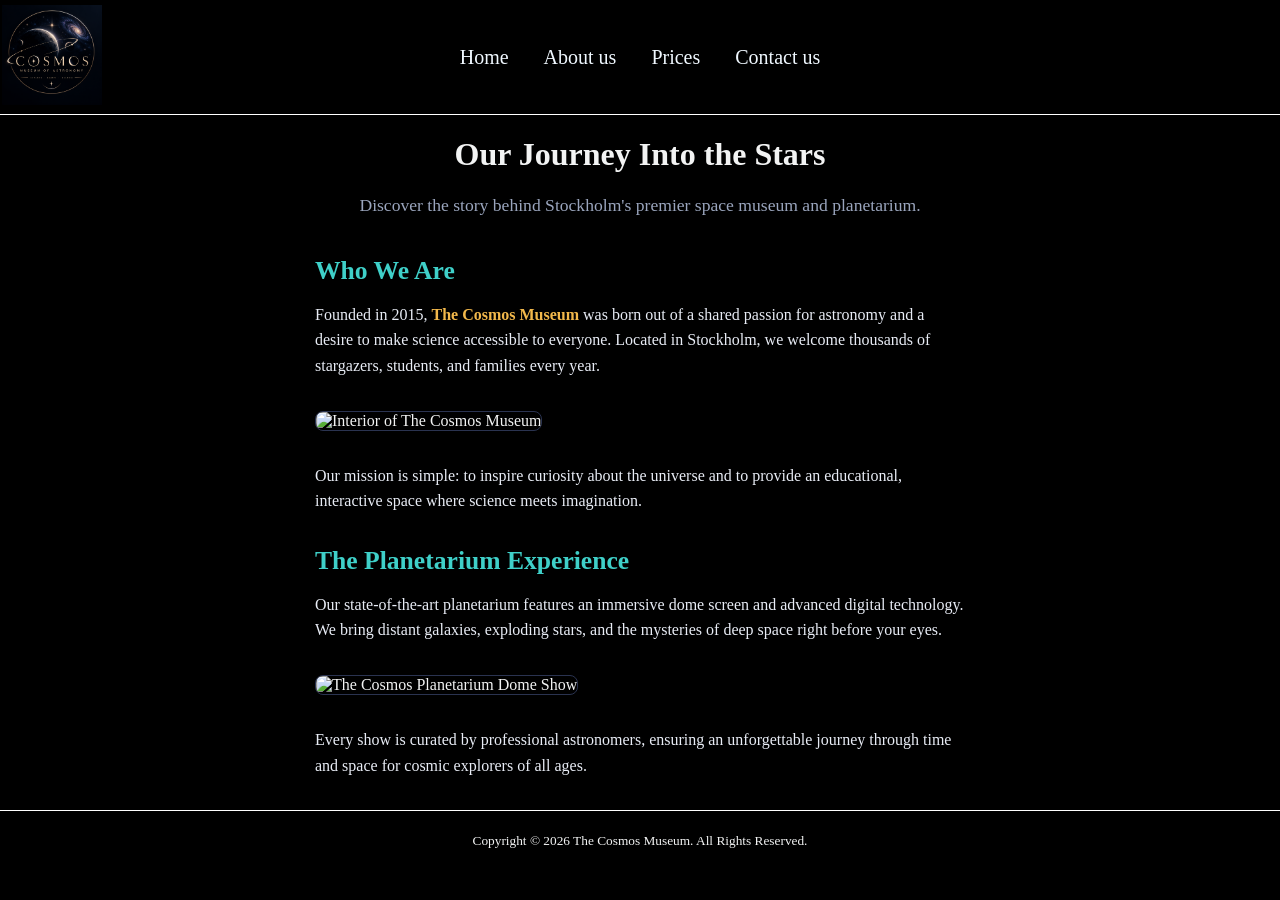
==== about-us.html @ e02bb78f "First commit" ====
<!DOCTYPE html>
<html lang="en">
<head>
    <meta charset="UTF-8">
    <meta name="viewport" content="width=device-width, initial-scale=1.0">
    <meta name="description" content="Learn more about The Cosmos Museum and Planetarium - our story, mission, and vision.">
    <title>About us | The Cosmos museum</title>
 
    <link rel="stylesheet" href="style.css">
    <link rel="stylesheet" href="about-us.css">
</head>
<body>
    <header class="navbar">
        <div>
            <img src="images/logo/logo.png" alt="logo" width="100px">
        </div>
        <nav class="links">
            <a href="./index.html">Home</a>
            <a href="./about-us.html">About us</a>
            <a href="./prices.html">Prices</a>
            <a href="./contact.html">Contact us</a>
        </nav>
    </header>

    <main class="container">
        <!-- Головний заголовок сторінки -->
        <div class="about-header">
            <h1>Our Journey Into the Stars</h1>
            <p>Discover the story behind Stockholm's premier space museum and planetarium.</p>
        </div>

        <!-- Секція 1: Хто ми -->
        <section class="about-content">
            <h2>Who We Are</h2>
            <p>Founded in 2015, <strong>The Cosmos Museum</strong> was born out of a shared passion for astronomy and a desire to make science accessible to everyone. Located in Stockholm, we welcome thousands of stargazers, students, and families every year.</p>
            
            <!-- place for photo -->
            <img src="images/about/museum.jpg" alt="Interior of The Cosmos Museum" class="about-img">

            <p>Our mission is simple: to inspire curiosity about the universe and to provide an educational, interactive space where science meets imagination.</p>
        </section>

        <!-- Секція 2: Про планетарій -->
        <section class="about-content">
            <h2>The Planetarium Experience</h2>
            <p>Our state-of-the-art planetarium features an immersive dome screen and advanced digital technology. We bring distant galaxies, exploding stars, and the mysteries of deep space right before your eyes.</p>
            
            <!-- second place for photo -->
            <img src="images/about/planetarium.jpg" alt="The Cosmos Planetarium Dome Show" class="about-img">
            
            <p>Every show is curated by professional astronomers, ensuring an unforgettable journey through time and space for cosmic explorers of all ages.</p>
        </section>
    </main>
    <footer>
        <small>
        Copyright © 2026 The Cosmos Museum. All Rights Reserved.
        </small>
    </footer>
    <script src="./script.js"></script>
</body>
</html>
---- style.css ----
body{
    background-color: black;
    color: rgb(242, 243, 243);
    margin: 0;
}

.navbar {
    display: grid;
    grid-template-columns: 1fr auto 1fr;
    align-items: center;
    padding: 5px 2px;
    border-bottom: 1px solid white;
}

.links{
    display: flex;
    gap: 35px;
    flex-wrap: wrap;
}

.links a{
    color: aliceblue;
    text-decoration: none;
    font-size: 20px;
}

#read{
    color: aliceblue;
    text-decoration: none;
}

#read:hover{
    cursor: pointer;
}

.top {
    background-image: url(images/space/background.jpg);
    background-size: cover;
    background-position: center;
    position: relative;
    min-height: 100vh;
    width: 100%;
}

.presentation {
    position: absolute;
    top: 5%;
    left: 50%;
    transform: translateX(-50%);
    text-align: center;
    width: 90%;
    max-width: 700px;
    font-size: large;
}

.about-cosmos {
    position: absolute;
    top: 35%;
    left: 5%;
    width: 40%;
    font-size: large;
}

.explore-section {
    position: absolute;
    top: 35%;
    right: 5%;
    width: 35%;
    font-size: large;
}

#button1{
    background-color: rgb(8, 35, 125);
    width: 50%;
    height: 30px;
    border: 1px solid royalblue;
    color: azure;
}

#button1:hover{
    transform: scale(1.1);
    cursor: pointer;
}

#bottom{
    background-image: url(images/space/background2.jpg);
    background-size: cover;
    background-position: center;
    min-height: 100vh;
    padding-bottom: 40px;
}

#bottom nav button {
    display: grid;
    grid-row: auto;
    border: none;
    background: none;
    padding: 0;
    outline: none;
}

#bottom nav button:hover{
    transform: scale(1.05);
}

#bottom nav {
    display: flex;
    align-items: center;
    justify-content: center;
    gap: 30px;
    flex-wrap: wrap;
    padding-top: 3%;
}

.explore {
    display: flex;
    align-items: center;
    justify-content: space-between;
    gap: 32px;
    flex-wrap: wrap;
    padding: 0 20px;
}

.explore > div {
    flex-shrink: 0;
    text-align: right;
    font-size: larger;
}

.planet-row {
    display: flex;
    flex-wrap: wrap;
    justify-content: center;
    gap: 24px;
}

.planet-btn img {
    width: 80px;
    height: 80px;
    object-fit: cover;
    border-radius: 50%;
    flex-shrink: 0;
}

.planet-btn img.saturn-img {
    border-radius: 0;
    object-fit: contain;
    width: 120px;
    height: 80px;
}

.planet-btn span{
    color: aliceblue;
}

.solar{
    display: flex;
    flex-wrap: wrap;
    justify-content: center;
    align-items: flex-start;
    gap: 40px;
    padding: 60px 20px;
}

#pl{
    display: flex;
    justify-content: center;
}

#pl img{
    width: 260px;
    height: 260px;
    max-width: 80vw;
    border-radius: 50%;
}

#pl img.saturn-img {
    border-radius: 0;
    object-fit: contain;
}

#info {
    max-width: 320px;
    flex: 1 1 280px;
}

.month{
    background: linear-gradient(to bottom, rgba(41, 41, 43, 0.432), rgb(15, 12, 70));
    display: flex;
    flex-direction: column;
    align-items: center;
    gap: 16px;
    border-radius: 20px;
    padding: 24px;
    flex: 1 1 260px;
    max-width: 320px;
}

.md{
    display: flex;
    flex-direction: column;
    align-items: center;
    gap: 10px;
    text-align: center;
}

.md h2 {
    font-size: 22px;
    margin: 0;
}

#ms{
    background-color: rgba(31, 60, 202, 0.868);
    color: aliceblue;
    font-size: 16px;
    padding: 10px 16px;
    border: none;
    border-radius: 8px;
    cursor: pointer;
}

#chosen-month {
    width: 100%;
    text-align: center;
    height: 220px; /* fast höjd, justera efter vad som passar dina bilder */
    display: flex;
    align-items: center;
    justify-content: center;
}

#chosen-month img {
    max-width: 100%;
    max-height: 100%;
    object-fit: contain;
    border-radius: 12px;
}

footer {
    text-align: center;
    padding: 20px;
    border-top: 1px solid white;
}

@media (max-width: 900px) {
    .top {
        min-height: auto;
        padding: 40px 0;
    }

    .presentation,
    .about-cosmos,
    .explore-section {
        position: static;
        width: 90%;
        margin: 20px auto;
        text-align: center;
        transform: none;
    }

    .explore {
        justify-content: center;
        text-align: center;
    }

    .explore > div {
        text-align: center;
    }
}

@media (max-width: 500px) {
    .planet-btn img {
        width: 55px;
        height: 55px;
    }

    .planet-btn img.saturn-img {
        width: 85px;
        height: 55px;
    }

    #pl img {
        width: 180px;
        height: 180px;
    }

    .links {
        gap: 15px;
        justify-content: center;
    }

    .links a {
        font-size: 16px;
    }
}

.pris{
    background-image: url(images/space/background3.jpg);
    background-size: cover;
    background-position: center;
    position: relative;
    min-height: 100vh;
    width: 100%;
}
#ålder{
    padding: 20px;
    width: 10%;
    background-color: rgb(13, 13, 53);
    border: 0px;
    font-size: large;
    color: aliceblue;
}
#submit{
    padding: 20px;
    background-color: rgb(67, 67, 212);
    border: 0px;
    color: azure;
}
#submit:hover{
    cursor: pointer;
}
#list{
    font-size: large;
    font-style: italic;
}
---- about-us.css ----
.about-header {
  text-align: center;
  max-width: 650px;
  margin: 0 auto 40px;
}

.about-header p {
  color: #9aa5bd;
  font-size: 1.1rem;
}

/* ----blocks with text-- */
.about-content {
  max-width: 650px;    
  margin: 0 auto 32px;  /* center blocs horizontally */
}

.about-content h2 {
  color: #3fd0c9;       
  font-size: 1.6rem;
  margin-bottom: 12px;
}

.about-content p {
  color: #e8ecf5;
  line-height: 1.6;
  margin-bottom: 16px;
}

.about-content strong {
  color: #f2b84b;       
}
/* ----Style for photos------ */
.about-img {
  width: 100%;          
  height: auto;         
  border-radius: 8px;   
  margin: 16px 0;       /* space on top and bottom from text */
  border: 1px solid #2a3350; 
}
/* responsive design */
@media (max-width: 480px) {
  .about-header h1 {
    font-size: 1.8rem;
  }
  
  .about-content h2 {
    font-size: 1.3rem;
  }
  
}
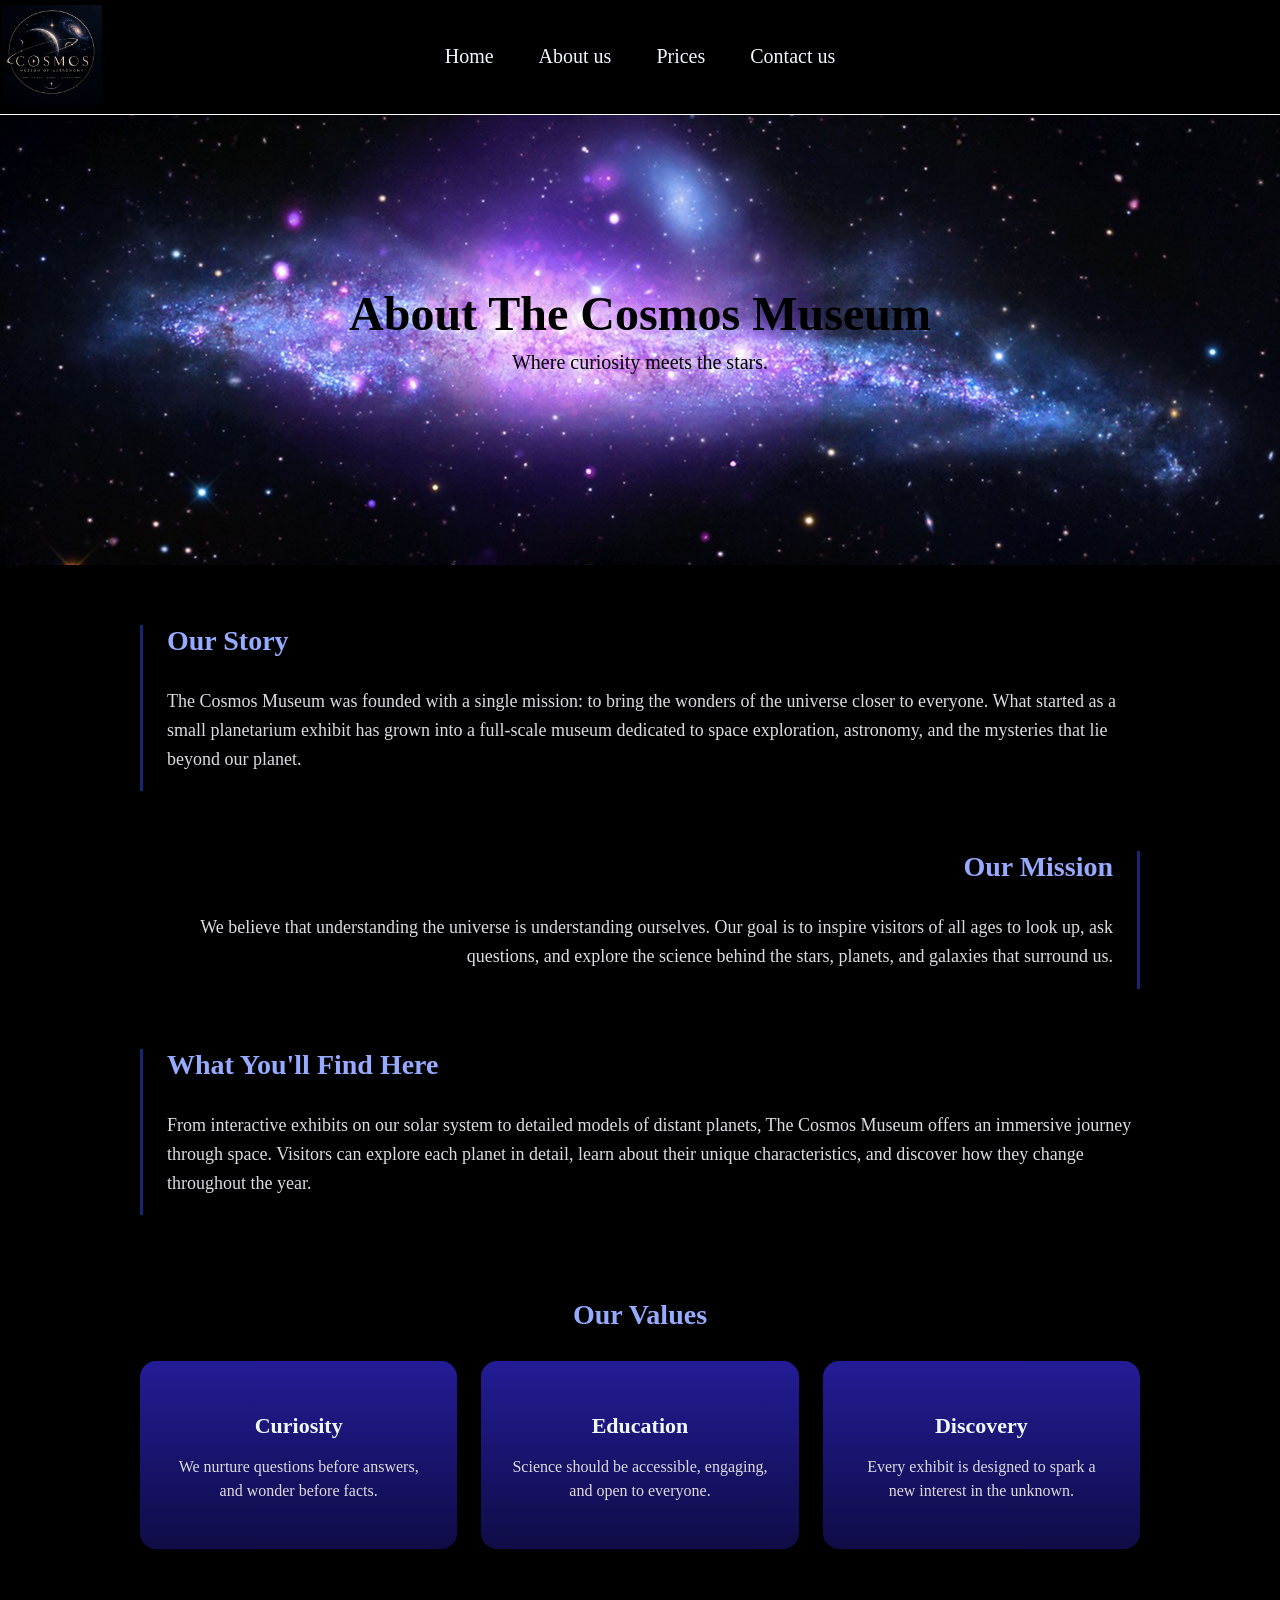
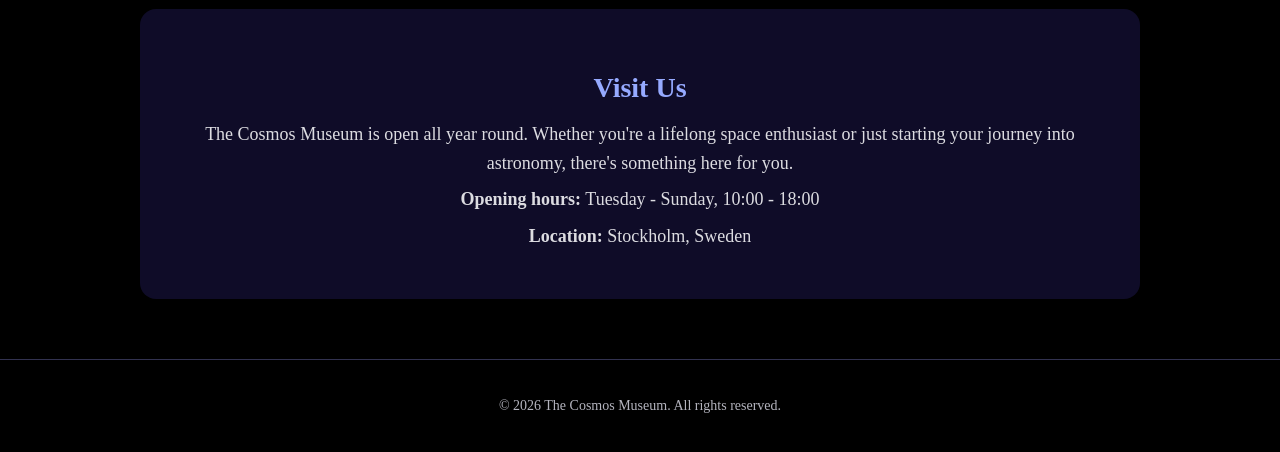
==== commit ed3370d9: "last modifications" ====
--- a/about-us.html
+++ b/about-us.html
@@ -3,59 +3,72 @@
 <head>
     <meta charset="UTF-8">
     <meta name="viewport" content="width=device-width, initial-scale=1.0">
-    <meta name="description" content="Learn more about The Cosmos Museum and Planetarium - our story, mission, and vision.">
-    <title>About us | The Cosmos museum</title>
- 
+    <title>About Us - The Cosmos Museum</title>
+    <link rel="stylesheet" href="about-us.css">
     <link rel="stylesheet" href="style.css">
-    <link rel="stylesheet" href="about-us.css">
 </head>
-<body>
+<body class="about">
     <header class="navbar">
         <div>
             <img src="images/logo/logo.png" alt="logo" width="100px">
         </div>
         <nav class="links">
-            <a href="./index.html">Home</a>
-            <a href="./about-us.html">About us</a>
-            <a href="./prices.html">Prices</a>
-            <a href="./contact.html">Contact us</a>
+            <a href="index.html">Home</a>
+            <a href="about-us.html" id="about">About us</a>
+            <a href="prices.html">Prices</a>
+            <a href="contact.html">Contact us</a>
         </nav>
     </header>
 
-    <main class="container">
-        <!-- Головний заголовок сторінки -->
-        <div class="about-header">
-            <h1>Our Journey Into the Stars</h1>
-            <p>Discover the story behind Stockholm's premier space museum and planetarium.</p>
+    <section class="about1">
+        <h1>About The Cosmos Museum</h1>
+        <p style="color: black;">Where curiosity meets the stars.</p>
+    </section>
+
+    <section class="about2">
+        <div class="about3">
+            <h2>Our Story</h2>
+            <p>The Cosmos Museum was founded with a single mission: to bring the wonders of the universe closer to everyone. What started as a small planetarium exhibit has grown into a full-scale museum dedicated to space exploration, astronomy, and the mysteries that lie beyond our planet.</p>
         </div>
 
-        <!-- Секція 1: Хто ми -->
-        <section class="about-content">
-            <h2>Who We Are</h2>
-            <p>Founded in 2015, <strong>The Cosmos Museum</strong> was born out of a shared passion for astronomy and a desire to make science accessible to everyone. Located in Stockholm, we welcome thousands of stargazers, students, and families every year.</p>
-            
-            <!-- place for photo -->
-            <img src="images/about/museum.jpg" alt="Interior of The Cosmos Museum" class="about-img">
+        <div class="about3 about4">
+            <h2>Our Mission</h2>
+            <p>We believe that understanding the universe is understanding ourselves. Our goal is to inspire visitors of all ages to look up, ask questions, and explore the science behind the stars, planets, and galaxies that surround us.</p>
+        </div>
 
-            <p>Our mission is simple: to inspire curiosity about the universe and to provide an educational, interactive space where science meets imagination.</p>
-        </section>
+        <div class="about3">
+            <h2>What You'll Find Here</h2>
+            <p>From interactive exhibits on our solar system to detailed models of distant planets, The Cosmos Museum offers an immersive journey through space. Visitors can explore each planet in detail, learn about their unique characteristics, and discover how they change throughout the year.</p>
+        </div>
 
-        <!-- Секція 2: Про планетарій -->
-        <section class="about-content">
-            <h2>The Planetarium Experience</h2>
-            <p>Our state-of-the-art planetarium features an immersive dome screen and advanced digital technology. We bring distant galaxies, exploding stars, and the mysteries of deep space right before your eyes.</p>
-            
-            <!-- second place for photo -->
-            <img src="images/about/planetarium.jpg" alt="The Cosmos Planetarium Dome Show" class="about-img">
-            
-            <p>Every show is curated by professional astronomers, ensuring an unforgettable journey through time and space for cosmic explorers of all ages.</p>
-        </section>
-    </main>
-    <footer>
-        <small>
-        Copyright © 2026 The Cosmos Museum. All Rights Reserved.
-        </small>
+        <div class="about5">
+            <h2>Our Values</h2>
+            <div class="about6">
+                <div class="about7">
+                    <h3>Curiosity</h3>
+                    <p>We nurture questions before answers, and wonder before facts.</p>
+                </div>
+                <div class="about7">
+                    <h3>Education</h3>
+                    <p>Science should be accessible, engaging, and open to everyone.</p>
+                </div>
+                <div class="about7">
+                    <h3>Discovery</h3>
+                    <p>Every exhibit is designed to spark a new interest in the unknown.</p>
+                </div>
+            </div>
+        </div>
+
+        <div class="about8">
+            <h2>Visit Us</h2>
+            <p>The Cosmos Museum is open all year round. Whether you're a lifelong space enthusiast or just starting your journey into astronomy, there's something here for you.</p>
+            <p><strong>Opening hours:</strong> Tuesday - Sunday, 10:00 - 18:00</p>
+            <p><strong>Location:</strong> Stockholm, Sweden</p>
+        </div>
+    </section>
+
+    <footer class="about9">
+        <p>&copy; 2026 The Cosmos Museum. All rights reserved.</p>
     </footer>
-    <script src="./script.js"></script>
 </body>
 </html>
--- a/about-us.css
+++ b/about-us.css
@@ -1,51 +1,138 @@
-.about-header {
-  text-align: center;
-  max-width: 650px;
-  margin: 0 auto 40px;
+
+.about1 {
+    background-image: url(images/space/background5.jpg);
+    color: black;
+    background-size: cover;
+    background-position: center;
+    height: 50vh;
+    display: flex;
+    flex-direction: column;
+    align-items: center;
+    justify-content: center;
+    text-align: center;
 }
 
-.about-header p {
-  color: #9aa5bd;
-  font-size: 1.1rem;
+.about1 h1 {
+    font-size: 48px;
+    margin: 0;
 }
 
-/* ----blocks with text-- */
-.about-content {
-  max-width: 650px;    
-  margin: 0 auto 32px;  /* center blocs horizontally */
+.about1 p {
+    font-size: 20px;
+    color: rgb(190, 200, 230);
+    margin-top: 10px;
 }
 
-.about-content h2 {
-  color: #3fd0c9;       
-  font-size: 1.6rem;
-  margin-bottom: 12px;
+.about2 {
+    max-width: 1000px;
+    margin: 0 auto;
+    padding: 60px 20px;
+    display: flex;
+    flex-direction: column;
+    gap: 60px;
 }
 
-.about-content p {
-  color: #e8ecf5;
-  line-height: 1.6;
-  margin-bottom: 16px;
+.about3 {
+    display: flex;
+    flex-direction: column;
+    gap: 12px;
+    border-left: 3px solid rgb(23, 39, 116);
+    padding-left: 24px;
 }
 
-.about-content strong {
-  color: #f2b84b;       
+.about4 {
+    border-left: none;
+    border-right: 3px solid rgb(23, 39, 116);
+    padding-left: 0;
+    padding-right: 24px;
+    text-align: right;
 }
-/* ----Style for photos------ */
-.about-img {
-  width: 100%;          
-  height: auto;         
-  border-radius: 8px;   
-  margin: 16px 0;       /* space on top and bottom from text */
-  border: 1px solid #2a3350; 
+
+.about3 h2 {
+    font-size: 28px;
+    color: rgb(150, 170, 255);
+    margin: 0;
 }
-/* responsive design */
-@media (max-width: 480px) {
-  .about-header h1 {
-    font-size: 1.8rem;
-  }
-  
-  .about-content h2 {
-    font-size: 1.3rem;
-  }
-  
+
+.about3 p {
+    font-size: 18px;
+    line-height: 1.6;
+    color: rgb(220, 220, 225);
+}
+
+.about5 h2 {
+    font-size: 28px;
+    color: rgb(150, 170, 255);
+    text-align: center;
+    margin-bottom: 30px;
+}
+
+.about6 {
+    display: flex;
+    flex-wrap: wrap;
+    justify-content: center;
+    gap: 24px;
+}
+
+.about7 {
+    background: linear-gradient(to bottom, rgb(35, 28, 150), rgb(15, 12, 70));
+    border-radius: 16px;
+    padding: 30px;
+    flex: 1 1 220px;
+    max-width: 260px;
+    text-align: center;
+}
+
+.about7 h3 {
+    font-size: 22px;
+    margin-bottom: 12px;
+    color: aliceblue;
+}
+
+.about7 p {
+    font-size: 16px;
+    color: rgb(220, 220, 225);
+    line-height: 1.5;
+}
+
+.about8 {
+    background-color: rgb(15, 12, 40);
+    border-radius: 16px;
+    padding: 40px;
+    text-align: center;
+}
+
+.about8 h2 {
+    font-size: 28px;
+    color: rgb(150, 170, 255);
+    margin-bottom: 16px;
+}
+
+.about8 p {
+    font-size: 18px;
+    line-height: 1.6;
+    color: rgb(220, 220, 225);
+    margin: 8px 0;
+}
+
+.about9 {
+    text-align: center;
+    padding: 24px;
+    border-top: 1px solid rgb(50, 50, 80);
+    color: rgb(180, 180, 190);
+    font-size: 14px;
+}
+
+@media (max-width: 700px) {
+    .about1 h1 {
+        font-size: 32px;
+    }
+
+    .about4 {
+        border-right: none;
+        border-left: 3px solid rgb(23, 39, 116);
+        padding-left: 24px;
+        padding-right: 0;
+        text-align: left;
+    }
 }
--- a/style.css
+++ b/style.css
@@ -5,6 +5,7 @@
 }
 
 .navbar {
+    background-color: black;
     display: grid;
     grid-template-columns: 1fr auto 1fr;
     align-items: center;
@@ -19,9 +20,18 @@
 }
 
 .links a{
+    display: inline-block;
+    padding: 5px;
+    border-bottom: 2px solid transparent;
+    transition: transform 0.3s ease, border-color 0.3s ease;
     color: aliceblue;
     text-decoration: none;
     font-size: 20px;
+}
+.links a:hover{
+    cursor: pointer;
+    transform: translateY(-3px);
+    border-bottom: 2px solid blue;
 }
 
 #read{
@@ -321,4 +331,4 @@
 #list{
     font-size: large;
     font-style: italic;
-}+}
